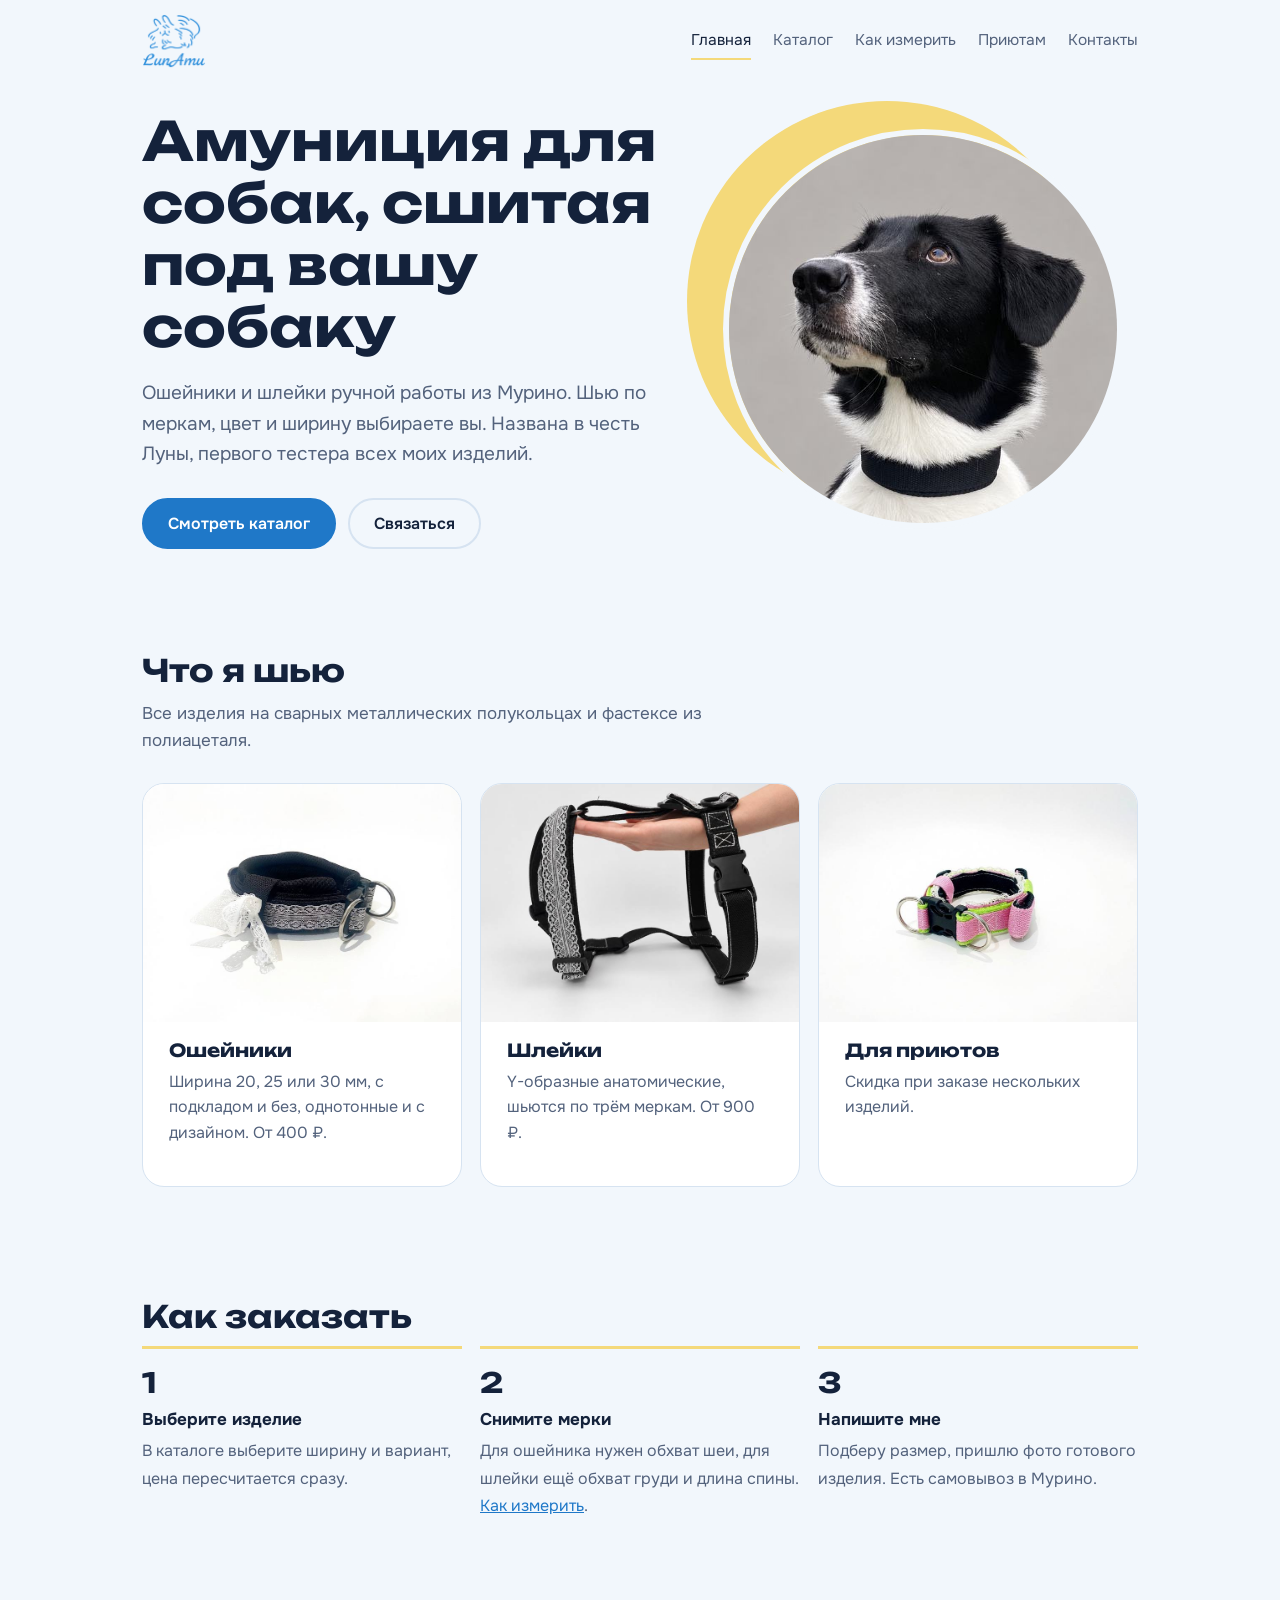
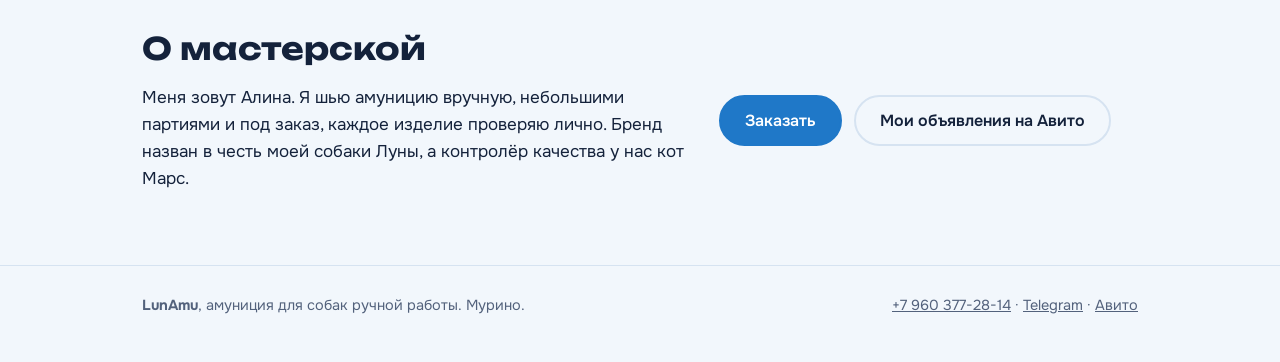
==== index.html @ 88235720 "init" ====
<!DOCTYPE html>
<html lang="ru"><head><meta charset="utf-8"><meta name="viewport" content="width=device-width, initial-scale=1, viewport-fit=cover">
<title>LunAmu — амуниция для собак ручной работы</title><meta name="description" content="Ошейники и шлейки ручной работы из Мурино. Шью по меркам, цвет и ширину выбираете вы. Скидки для приютов.">
<meta property="og:title" content="LunAmu — амуниция для собак ручной работы"><meta property="og:description" content="Ошейники и шлейки ручной работы из Мурино. Шью по меркам, цвет и ширину выбираете вы. Скидки для приютов."><meta property="og:image" content="images/logo.png">
<link rel="icon" href="data:image/svg+xml,%3Csvg xmlns='http://www.w3.org/2000/svg' viewBox='0 0 100 100'%3E%3Ctext y='.9em' font-size='90'%3E🌙%3C/text%3E%3C/svg%3E">
<link rel="preconnect" href="https://fonts.googleapis.com"><link rel="preconnect" href="https://fonts.gstatic.com" crossorigin>
<link href="https://fonts.googleapis.com/css2?family=Unbounded:wght@500;700&family=Onest:wght@400;500;600&display=swap" rel="stylesheet">
<link rel="stylesheet" href="styles.css"></head><body>
<header><div class="wrap nav"><a class="logo" href="index.html"><img src="images/logo.png" alt="LunAmu"></a><nav aria-label="Меню"><a href="index.html" aria-current="page">Главная</a><a href="catalog.html">Каталог</a><a href="measure.html">Как измерить</a><a href="shelters.html">Приютам</a><a href="contacts.html">Контакты</a></nav></div></header>
<main>
<section class="hero"><div class="wrap hero-grid"><div><h1>Амуниция для собак, сшитая под вашу собаку</h1>
<p>Ошейники и шлейки ручной работы из Мурино. Шью по меркам, цвет и ширину выбираете вы. Названа в честь Луны, первого тестера всех моих изделий.</p>
<div class="btns"><a class="btn main" href="catalog.html">Смотреть каталог</a><a class="btn alt" href="contacts.html">Связаться</a></div></div>
<div class="heroimg"><img src="images/hero.jpg" alt="Собака Луна в ошейнике LunAmu"></div></div></section>
<section><div class="wrap"><h2>Что я шью</h2><p class="lead">Все изделия на сварных металлических полукольцах и фастексе из полиацеталя.</p>
<div class="cards tiles"><a class="card tile" href="catalog.html#collars"><img src="images/bw-1.jpg" alt="Ошейник с дизайном" loading="lazy"><h3>Ошейники</h3><p>Ширина 20, 25 или 30 мм, с подкладом и без, однотонные и с дизайном. От 400 ₽.</p></a>
<a class="card tile" href="catalog.html#harnesses"><img src="images/bwh-1.jpg" alt="Шлейка" loading="lazy"><h3>Шлейки</h3><p>Y-образные анатомические, шьются по трём меркам. От 900 ₽.</p></a>
<a class="card tile" href="shelters.html"><img src="images/pg-1.jpg" alt="Ошейник розово-зелёный" loading="lazy"><h3>Для приютов</h3><p>Скидка при заказе нескольких изделий.</p></a></div></div></section>
<section><div class="wrap"><h2>Как заказать</h2><ol class="steps"><li><b>Выберите изделие</b><span>В каталоге выберите ширину и вариант, цена пересчитается сразу.</span></li>
<li><b>Снимите мерки</b><span>Для ошейника нужен обхват шеи, для шлейки ещё обхват груди и длина спины. <a href="measure.html">Как измерить</a>.</span></li>
<li><b>Напишите мне</b><span>Подберу размер, пришлю фото готового изделия. Есть самовывоз в Мурино.</span></li></ol></div></section>
<section><div class="wrap about"><div><h2>О мастерской</h2><p>Меня зовут Алина. Я шью амуницию вручную, небольшими партиями и под заказ, каждое изделие проверяю лично. Бренд назван в честь моей собаки Луны, а контролёр качества у нас кот Марс.</p></div>
<div class="btns"><a class="btn main" href="contacts.html">Заказать</a><a class="btn alt" href="https://www.avito.ru/brands/6b0b1254e679e2d8b5b73be4de3fa512?src=sharing">Мои объявления на Авито</a></div></div></section></main>
<footer><div class="wrap foot"><div><b>LunAmu</b>, амуниция для собак ручной работы. Мурино.</div><div><a href="tel:+79603772814">+7 960 377-28-14</a> · <a href="https://t.me/LunAmuShop">Telegram</a> · <a href="https://www.avito.ru/brands/6b0b1254e679e2d8b5b73be4de3fa512?src=sharing">Авито</a></div></div></footer>
<script src="app.js"></script></body></html>
---- styles.css ----
:root{--bg:#F2F7FC;--surface:#fff;--ink:#14223B;--muted:#53627C;--accent:#1F78C8;--accent-ink:#fff;--moon:#F4D97A;--line:#D6E3F1;color-scheme:light}
@media (prefers-color-scheme:dark){:root{--bg:#0E192D;--surface:#162540;--ink:#EAF1FB;--muted:#9FB1CC;--accent:#6DB6F2;--accent-ink:#0E192D;--line:#26395A;color-scheme:dark}}
*,*::before,*::after{box-sizing:border-box}
html{scroll-behavior:smooth;scroll-padding-top:16px}
body{margin:0;padding:env(safe-area-inset-top,0) 0 env(safe-area-inset-bottom,0);background:var(--bg);color:var(--ink);font:400 17px/1.6 Onest,system-ui,-apple-system,"Segoe UI",sans-serif}
h1,h2,h3{font-family:Unbounded,Onest,system-ui,sans-serif;font-weight:700;line-height:1.15;margin:0}
h1{font-size:clamp(32px,6vw,54px)}h2{font-size:clamp(22px,3.6vw,31px);margin-bottom:12px}h3{font-size:18px;margin-bottom:8px}
a{color:var(--accent)}.wrap{max-width:1040px;margin:0 auto;padding:0 22px}section{padding:56px 0}
.lead{color:var(--muted);max-width:60ch;margin:12px 0 28px}.note{color:var(--muted);font-size:15px}.sp{margin-top:28px}
.nav{display:flex;justify-content:space-between;align-items:center;gap:16px;padding-top:14px;padding-bottom:14px}
.logo img{height:54px;width:auto;display:block}
nav{display:flex;gap:22px}nav a{color:var(--muted);text-decoration:none;font-size:15.5px;padding:6px 0;border-bottom:2px solid transparent;white-space:nowrap}
nav a:hover{color:var(--ink)}nav a[aria-current=page]{color:var(--ink);border-bottom-color:var(--moon)}
.btns{display:flex;gap:12px;flex-wrap:wrap;align-items:center}
.btn{display:inline-block;padding:13px 24px;border-radius:999px;font:600 16px Onest,sans-serif;text-decoration:none;border:2px solid var(--accent);cursor:pointer;background:none;color:var(--ink)}
.btn.main{background:var(--accent);color:var(--accent-ink)}.btn.alt{border-color:var(--line)}.btn:active{transform:scale(.97)}
a:focus-visible,button:focus-visible,input:focus-visible+label,textarea:focus-visible{outline:3px solid var(--moon);outline-offset:3px}
.hero{padding:28px 0 48px}.hero-grid{display:grid;grid-template-columns:1.1fr .9fr;gap:40px;align-items:center}
.hero h1{margin-bottom:20px}.hero p{font-size:19px;color:var(--muted);max-width:44ch;margin:0 0 28px}
.heroimg{position:relative;justify-self:center;width:min(100%,400px);aspect-ratio:1}
.heroimg::before{content:"";position:absolute;inset:0;border-radius:50%;background:var(--moon);transform:translate(-9%,-7%)}
.heroimg img{position:relative;width:100%;height:100%;object-fit:cover;object-position:50% 38%;border-radius:50%;border:6px solid var(--bg);display:block}
.cards{display:grid;grid-template-columns:repeat(3,1fr);gap:18px}
.card{background:var(--surface);border:1px solid var(--line);border-radius:22px;padding:26px;overflow:hidden;display:flex;flex-direction:column}
.card p{margin:0 0 14px;color:var(--muted);font-size:16px}
.tile{text-decoration:none;color:var(--ink)}.tile img{width:calc(100% + 52px);margin:-26px -26px 18px;aspect-ratio:4/3;object-fit:cover;display:block}
.gal{position:relative;margin:-26px -26px 18px}
.strip{display:flex;overflow-x:auto;scroll-snap-type:x mandatory;scrollbar-width:none}.strip::-webkit-scrollbar{display:none}
.strip img{flex:0 0 100%;width:100%;aspect-ratio:1;object-fit:cover;object-position:50% 35%;scroll-snap-align:start;display:block;background:#fff}
.gbtn{position:absolute;top:50%;transform:translateY(-50%);width:38px;height:38px;border-radius:50%;border:0;background:rgba(255,255,255,.92);color:#14223B;font-size:22px;line-height:1;cursor:pointer}
.gbtn.l{left:10px}.gbtn.r{right:10px}
.opts{border:0;padding:0;margin:0 0 14px;display:flex;flex-wrap:wrap;gap:8px}
.opts legend{font-size:14px;color:var(--muted);margin-bottom:8px;padding:0}
.opts input{position:absolute;opacity:0;pointer-events:none}
.opts label{padding:8px 16px;border:2px solid var(--line);border-radius:999px;cursor:pointer;font-size:15px;font-weight:500}
.opts input:checked+label{border-color:var(--accent);background:var(--accent);color:var(--accent-ink)}
.hint{font-size:14px!important;margin:0 0 10px!important}
.pricebox{margin-top:auto;padding:12px 0 16px}.price{display:block;font:700 28px Unbounded,sans-serif}.pricebox small{color:var(--muted);font-size:13.5px}
.pagehead{padding:36px 0 8px}.pagehead+section{padding-top:28px}
.chips{list-style:none;margin:0;padding:0;display:flex;flex-wrap:wrap;gap:8px}.chips li{border:1px solid var(--line);background:var(--surface);border-radius:999px;padding:6px 14px;font-size:14.5px}
.steps{list-style:none;counter-reset:s;margin:0;padding:0;display:grid;grid-template-columns:repeat(3,1fr);gap:18px}
.steps li{counter-increment:s;border-top:3px solid var(--moon);padding-top:16px}
.steps li::before{content:counter(s);font:700 28px Unbounded,sans-serif;display:block;margin-bottom:6px}
.steps b{display:block;margin-bottom:4px}.steps span{color:var(--muted);font-size:16px}
.about{display:grid;grid-template-columns:1.3fr 1fr;gap:32px;align-items:center}
.callout{background:var(--accent);color:var(--accent-ink);border-radius:28px;padding:40px;display:flex;justify-content:space-between;align-items:center;gap:24px;flex-wrap:wrap}
.callout p{margin:0;opacity:.92;max-width:52ch}.callout .btn{background:var(--moon);border-color:var(--moon);color:#14223B}
.two{display:grid;grid-template-columns:1fr 1fr;gap:36px;align-items:start}
.scheme{margin:0;background:#fff;border-radius:22px;padding:14px;border:1px solid var(--line)}.scheme img{width:100%;height:auto;display:block}.scheme figcaption{color:#53627C;font-size:14px;text-align:center;padding-top:8px}
.need{background:var(--surface);border:1px solid var(--line);border-radius:18px;padding:16px 20px;margin-bottom:12px}.need p{margin:0;color:var(--muted)}
.tips{padding-left:20px;margin:0}.tips li{margin-bottom:8px}
.orderbox{background:var(--surface);border:1px solid var(--line);border-radius:22px;padding:28px;margin-bottom:40px}.orderbox[hidden]{display:none}
textarea{width:100%;font:16px/1.5 Onest,sans-serif;padding:14px;border-radius:14px;border:2px solid var(--line);background:var(--bg);color:var(--ink);margin:6px 0 16px}
footer{border-top:1px solid var(--line);padding:28px 0 44px;color:var(--muted);font-size:14.5px}.foot{display:flex;justify-content:space-between;gap:16px;flex-wrap:wrap}footer a{color:var(--muted)}
@media (max-width:820px){.hero-grid,.cards,.steps,.about,.two{grid-template-columns:1fr}.heroimg{width:min(72%,290px);order:-1}
.nav{flex-direction:column;align-items:flex-start;gap:4px}nav{overflow-x:auto;width:100%;gap:18px}.logo img{height:46px}section{padding:44px 0}.callout{padding:28px}}
@media (prefers-reduced-motion:reduce){html{scroll-behavior:auto}}
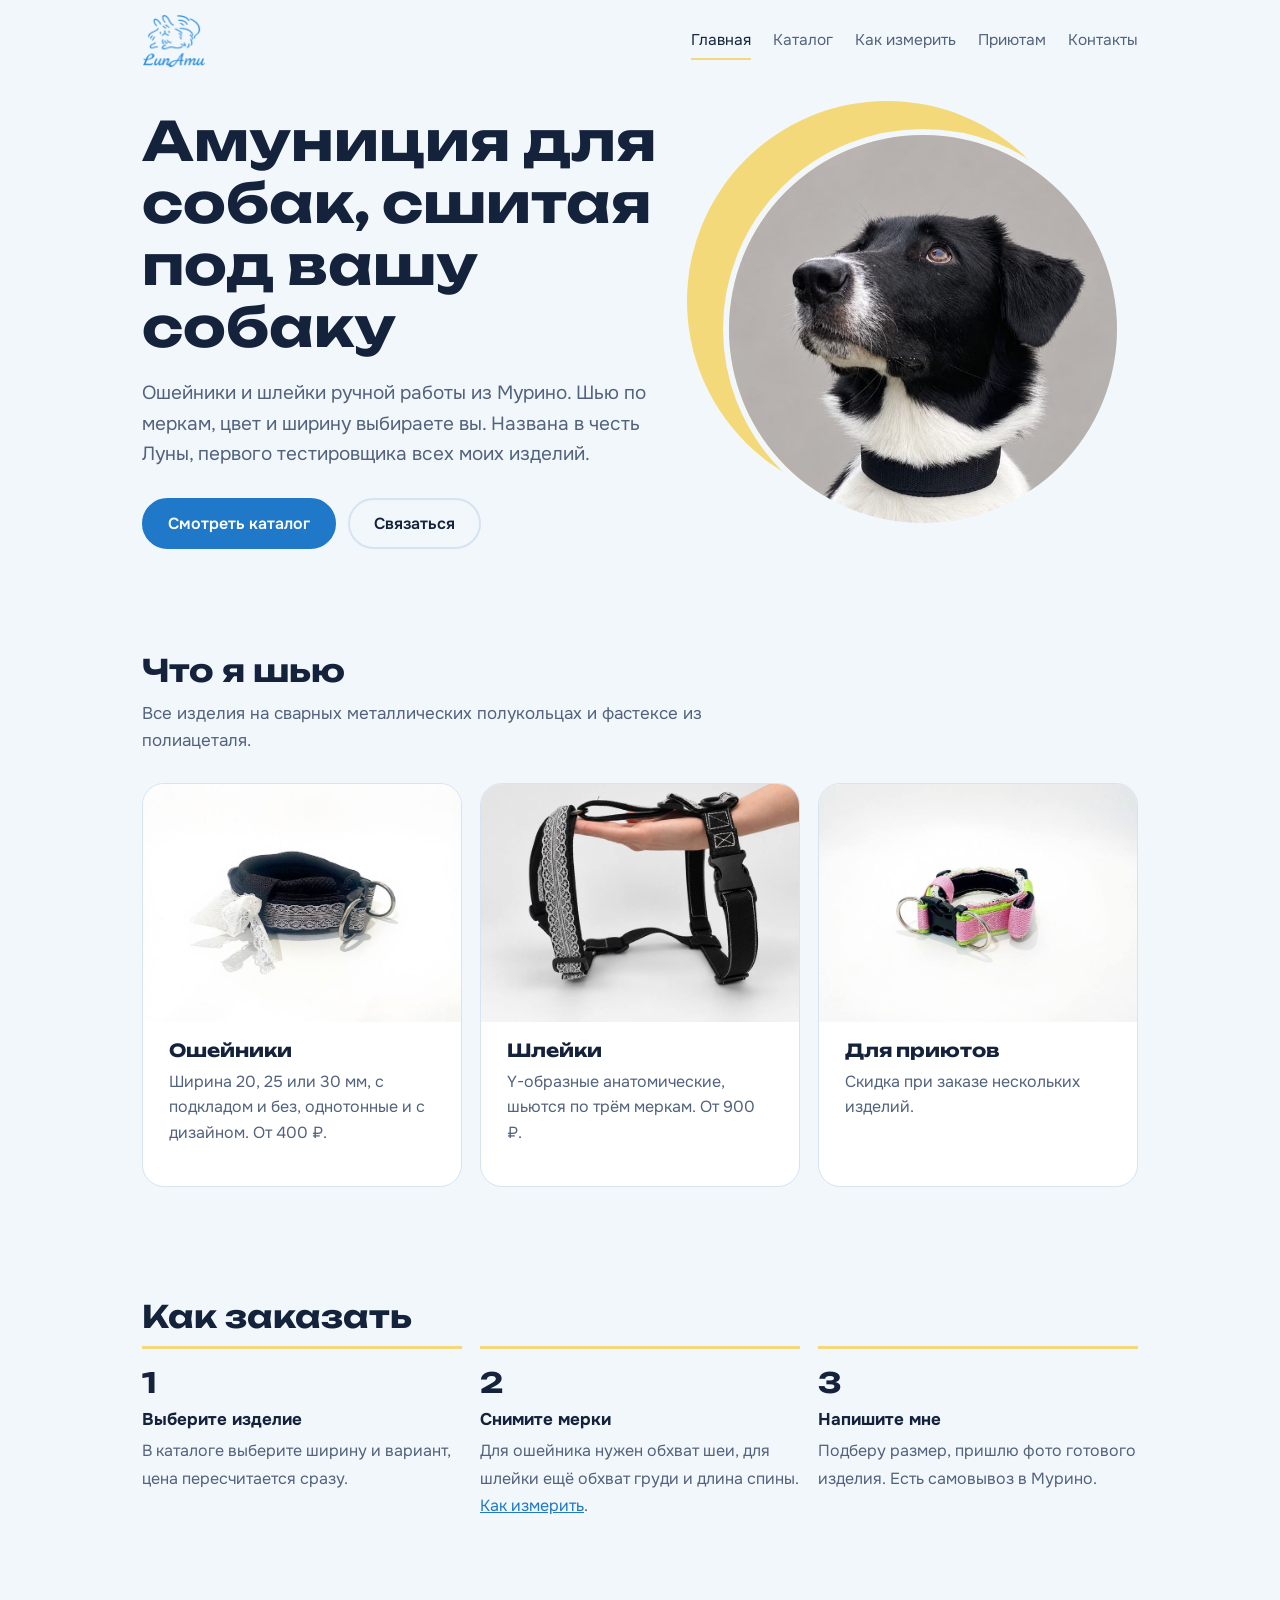
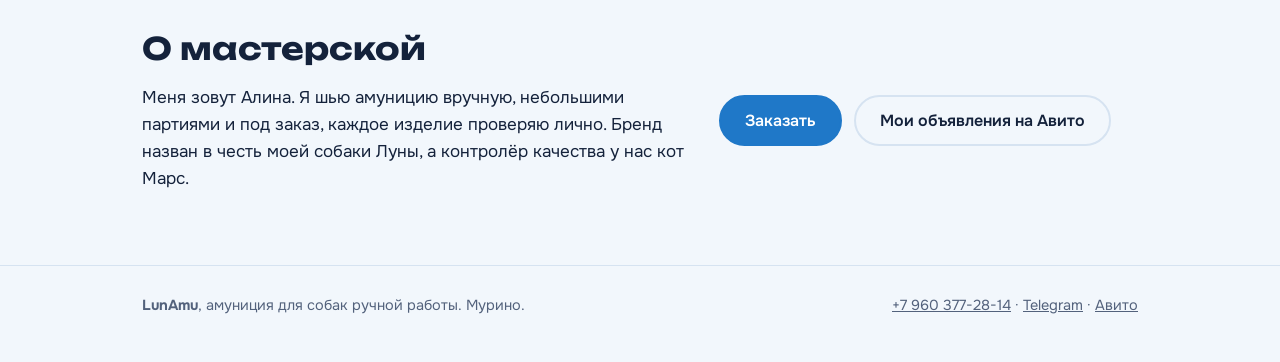
==== commit b4ff5303: "fix тестер заменено на тестировщик" ====
--- a/index.html
+++ b/index.html
@@ -9,7 +9,7 @@
 <header><div class="wrap nav"><a class="logo" href="index.html"><img src="images/logo.png" alt="LunAmu"></a><nav aria-label="Меню"><a href="index.html" aria-current="page">Главная</a><a href="catalog.html">Каталог</a><a href="measure.html">Как измерить</a><a href="shelters.html">Приютам</a><a href="contacts.html">Контакты</a></nav></div></header>
 <main>
 <section class="hero"><div class="wrap hero-grid"><div><h1>Амуниция для собак, сшитая под вашу собаку</h1>
-<p>Ошейники и шлейки ручной работы из Мурино. Шью по меркам, цвет и ширину выбираете вы. Названа в честь Луны, первого тестера всех моих изделий.</p>
+<p>Ошейники и шлейки ручной работы из Мурино. Шью по меркам, цвет и ширину выбираете вы. Названа в честь Луны, первого тестировщика всех моих изделий.</p>
 <div class="btns"><a class="btn main" href="catalog.html">Смотреть каталог</a><a class="btn alt" href="contacts.html">Связаться</a></div></div>
 <div class="heroimg"><img src="images/hero.jpg" alt="Собака Луна в ошейнике LunAmu"></div></div></section>
 <section><div class="wrap"><h2>Что я шью</h2><p class="lead">Все изделия на сварных металлических полукольцах и фастексе из полиацеталя.</p>
